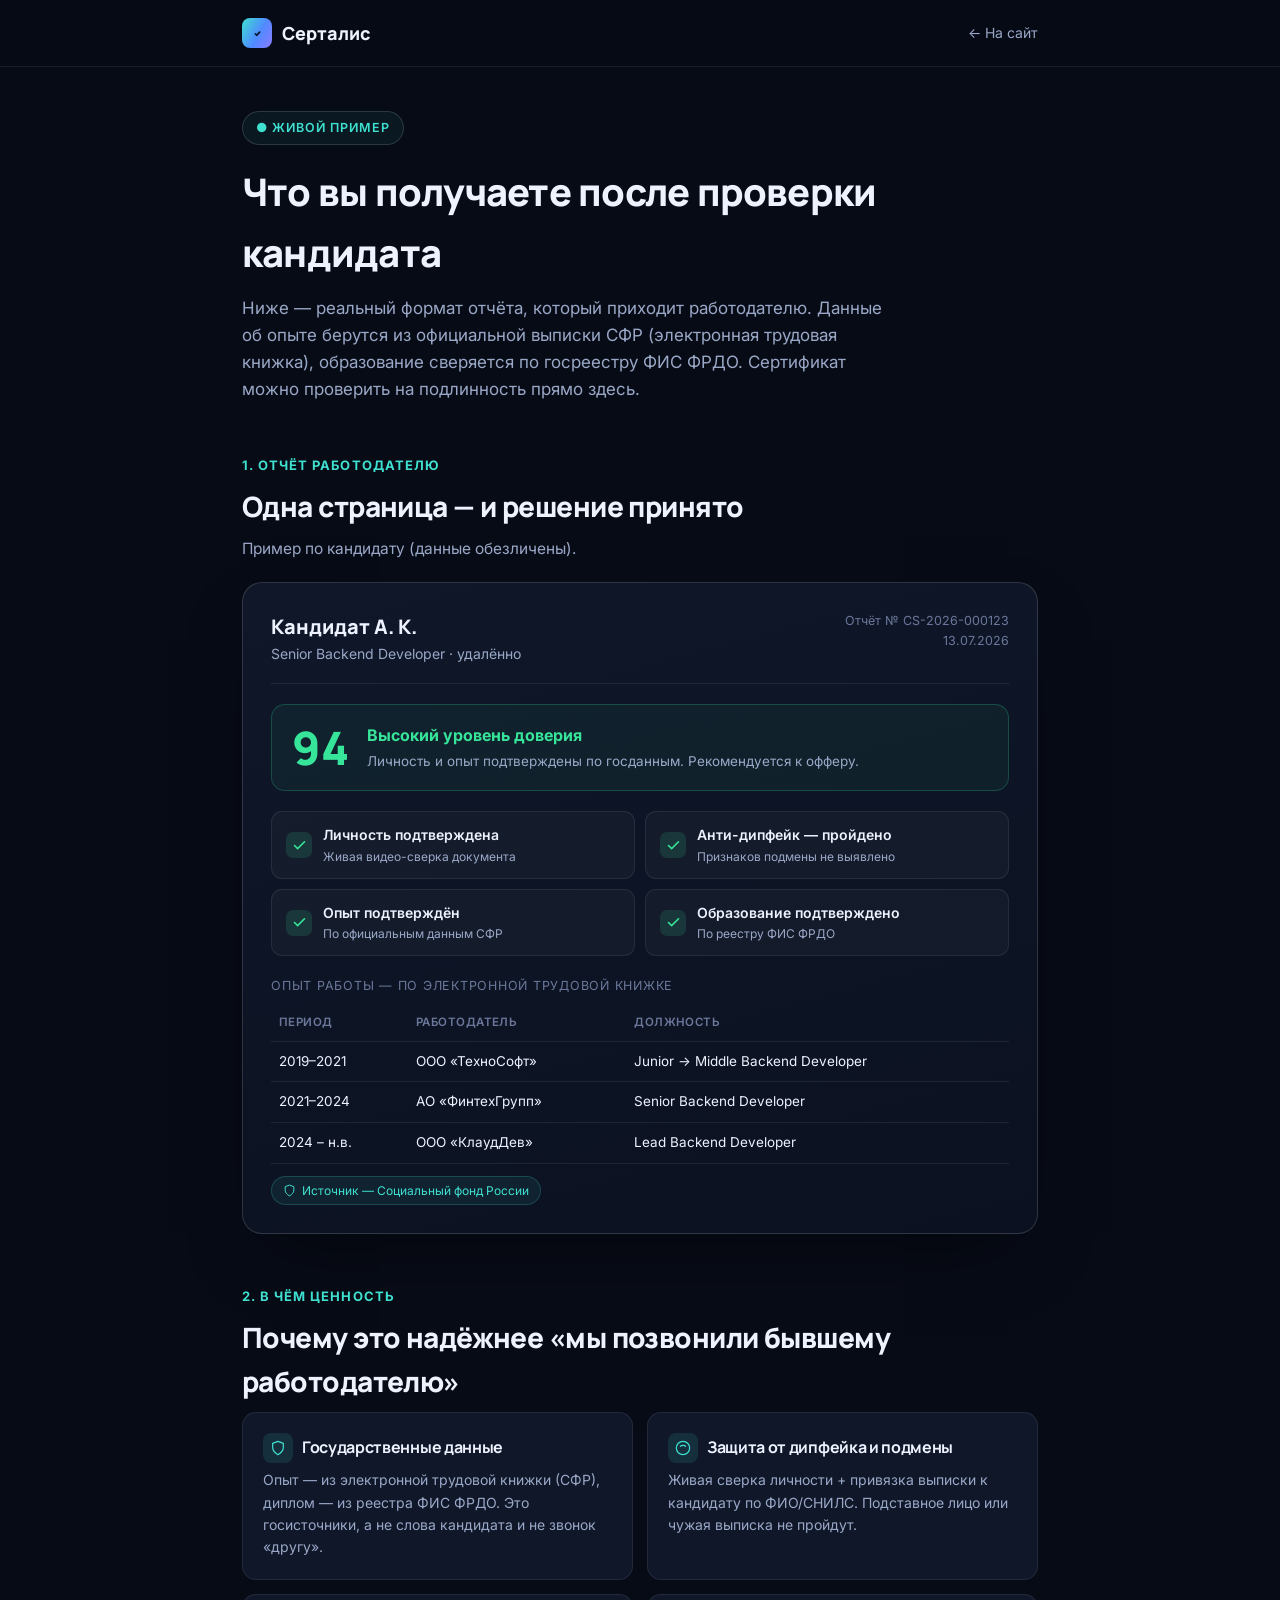
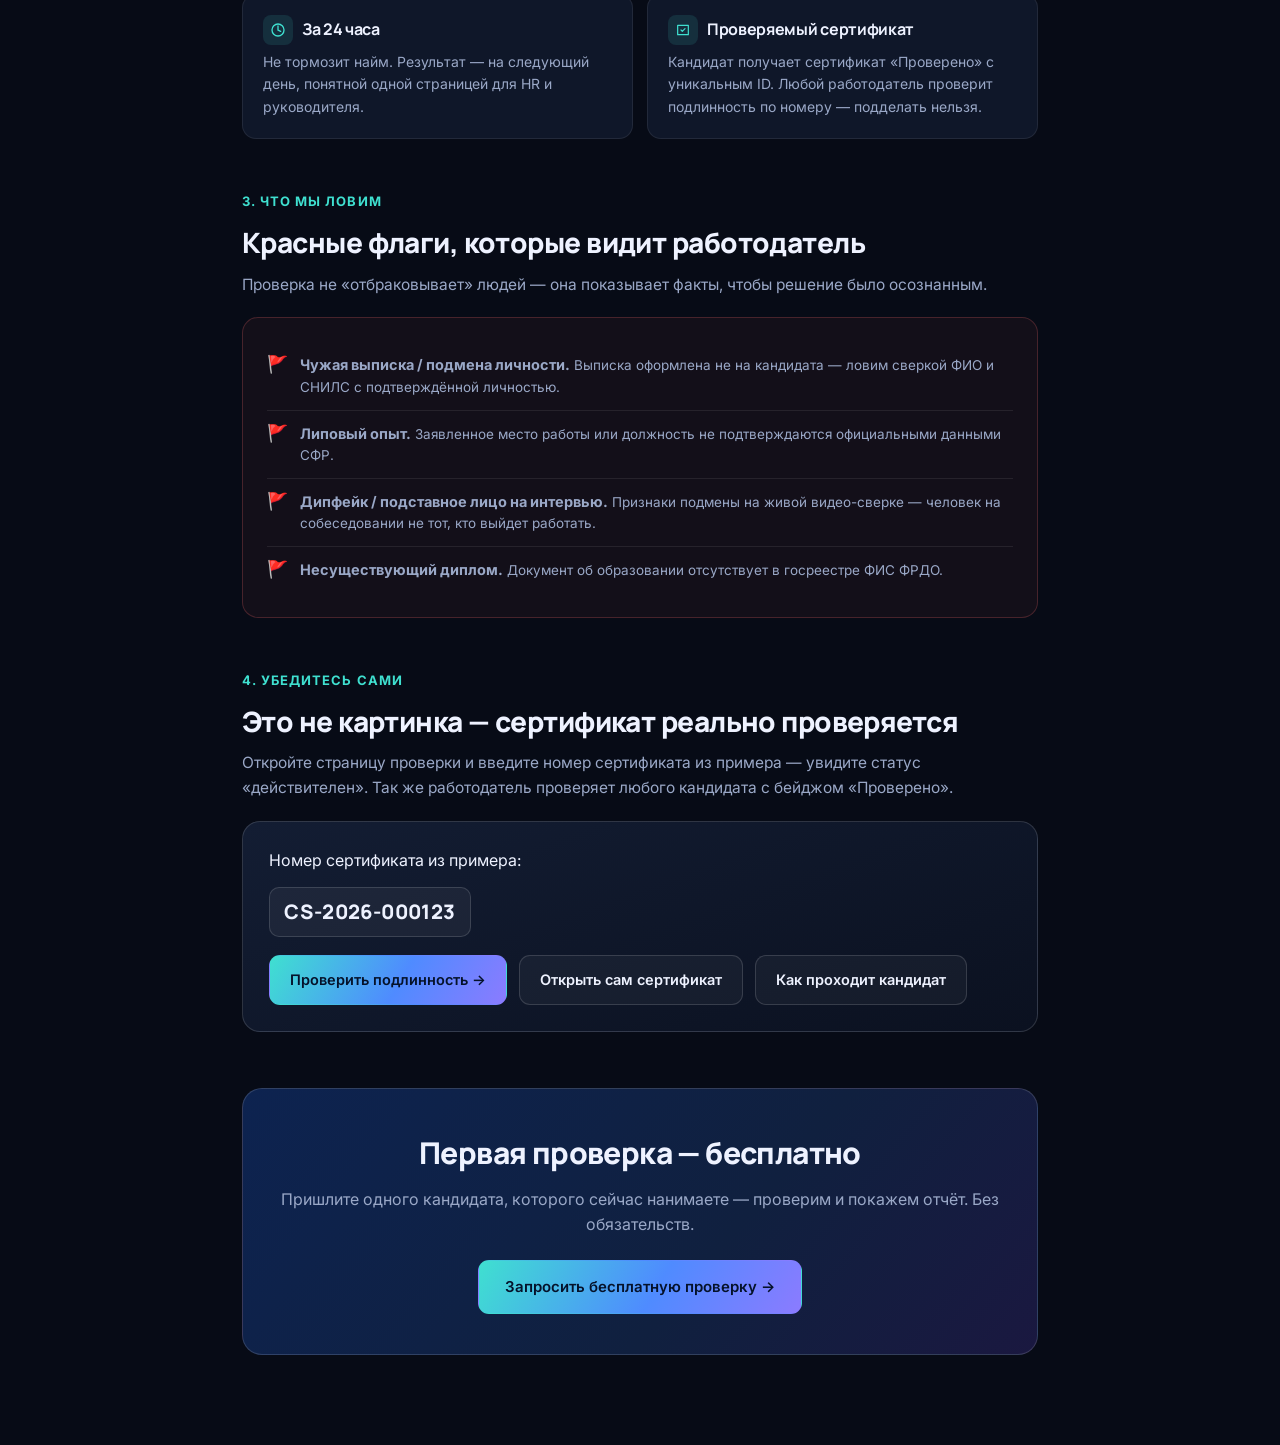
==== demo.html @ 35b31176 "Демо-страница для клиентов (demo.html): пример отчёта + ценность + живой проверяемый сертификат" ====
<!DOCTYPE html>
<html lang="ru">
<head>
<meta charset="UTF-8">
<meta name="viewport" content="width=device-width, initial-scale=1.0">
<title>Пример проверки — что получает работодатель · Серталис</title>
<meta name="description" content="Живой пример: что получает компания после проверки кандидата в Серталис. Отчёт по официальным данным СФР и ФИС ФРДО + проверяемый сертификат.">
<link rel="preconnect" href="https://fonts.googleapis.com">
<link rel="preconnect" href="https://fonts.gstatic.com" crossorigin>
<link rel="stylesheet" href="https://fonts.googleapis.com/css2?family=Manrope:wght@500;600;700;800&family=Inter:wght@400;500;600&display=swap" media="print" onload="this.media='all'">
<style>
:root{
  --bg:#070b16;--bg-2:#0b1120;--panel:#0f1729;--panel-2:#131d33;
  --line:rgba(255,255,255,.08);--line-2:rgba(255,255,255,.14);
  --text:#eef2ff;--muted:#9aa8c7;--muted-2:#6b789a;
  --cyan:#3fe0d0;--blue:#4f8bff;--violet:#8b7bff;--green:#37e59a;--amber:#ffcb6b;--red:#ff6b6b;
  --grad:linear-gradient(120deg,var(--cyan),var(--blue) 55%,var(--violet));
}
*{margin:0;padding:0;box-sizing:border-box}
body{font-family:'Inter',system-ui,Segoe UI,Roboto,sans-serif;background:var(--bg);color:var(--text);line-height:1.6;-webkit-font-smoothing:antialiased}
h1,h2,h3,.dsp{font-family:'Manrope','Inter',sans-serif;letter-spacing:-.02em}
a{color:var(--cyan)}
.wrap{max-width:840px;margin:0 auto;padding:0 22px}
header{border-bottom:1px solid var(--line);position:sticky;top:0;background:rgba(7,11,22,.85);backdrop-filter:blur(12px);z-index:10}
.nav{display:flex;align-items:center;justify-content:space-between;height:66px;max-width:840px;margin:0 auto;padding:0 22px}
.logo{display:flex;align-items:center;gap:10px;font-family:'Manrope';font-weight:800;font-size:18px;text-decoration:none;color:var(--text)}
.logo-mark{width:30px;height:30px;border-radius:8px;background:var(--grad);display:grid;place-items:center}
.logo-mark svg{width:17px;height:17px}
.back{color:var(--muted);font-size:14px;text-decoration:none}
main{padding:44px 0 90px}
.eyebrow{display:inline-flex;align-items:center;gap:8px;font-size:12.5px;font-weight:600;letter-spacing:.08em;text-transform:uppercase;color:var(--cyan);padding:6px 13px;border:1px solid var(--line-2);border-radius:100px;background:rgba(63,224,208,.06)}
h1{font-size:clamp(27px,4.2vw,38px);font-weight:800;margin:16px 0 12px}
.lead{color:var(--muted);font-size:17px;margin-bottom:12px;max-width:640px}
.sec{margin-top:52px}
.sec-t{font-size:13px;letter-spacing:.08em;text-transform:uppercase;color:var(--cyan);font-weight:700;margin-bottom:8px}
.sec h2{font-size:clamp(22px,3vw,28px);font-weight:800;margin-bottom:8px}
.sec p.d{color:var(--muted);font-size:15.5px;margin-bottom:20px}

/* REPORT card */
.report{background:linear-gradient(165deg,var(--panel),var(--bg-2));border:1px solid var(--line-2);border-radius:20px;padding:28px;box-shadow:0 30px 70px -30px rgba(0,0,0,.6)}
.rep-head{display:flex;justify-content:space-between;align-items:flex-start;gap:16px;padding-bottom:18px;border-bottom:1px solid var(--line);flex-wrap:wrap}
.rep-cand .n{font-family:'Manrope';font-weight:800;font-size:20px}
.rep-cand .r{font-size:14px;color:var(--muted)}
.rep-id{font-size:12.5px;color:var(--muted-2);text-align:right}
.score{display:flex;align-items:center;gap:18px;background:rgba(55,229,154,.06);border:1px solid rgba(55,229,154,.22);border-radius:14px;padding:18px 20px;margin:20px 0}
.score .big{font-family:'Manrope';font-weight:800;font-size:46px;color:var(--green);line-height:1}
.score .verdict b{color:var(--green)}
.score .verdict span{display:block;font-size:13.5px;color:var(--muted);margin-top:2px}
.checks{display:grid;grid-template-columns:1fr 1fr;gap:10px;margin:18px 0}
.chk{display:flex;align-items:center;gap:11px;padding:12px 14px;background:rgba(255,255,255,.03);border:1px solid var(--line);border-radius:11px}
.chk .ic{width:26px;height:26px;border-radius:7px;background:rgba(55,229,154,.14);color:var(--green);display:grid;place-items:center;flex-shrink:0}
.chk .ic svg{width:15px;height:15px}
.chk .t{font-size:14px;font-weight:600}
.chk .t small{display:block;font-size:12px;color:var(--muted);font-weight:400}
.exp-t{font-size:12.5px;letter-spacing:.06em;text-transform:uppercase;color:var(--muted-2);margin:20px 0 8px}
table.exp{width:100%;border-collapse:collapse;font-size:13.5px}
table.exp th,table.exp td{border-bottom:1px solid var(--line);padding:9px 8px;text-align:left;vertical-align:top}
table.exp th{color:var(--muted-2);font-weight:600;font-size:11.5px;text-transform:uppercase;letter-spacing:.04em}
.src-badge{display:inline-flex;align-items:center;gap:6px;font-size:12px;color:var(--cyan);background:rgba(63,224,208,.08);border:1px solid rgba(63,224,208,.2);border-radius:100px;padding:4px 11px;margin-top:12px}

/* value */
.vals{display:grid;grid-template-columns:1fr 1fr;gap:14px}
.val{background:var(--panel);border:1px solid var(--line);border-radius:14px;padding:20px}
.val h3{font-size:16px;font-weight:700;margin-bottom:6px;display:flex;align-items:center;gap:9px}
.val h3 .vi{width:30px;height:30px;border-radius:8px;background:rgba(63,224,208,.12);color:var(--cyan);display:grid;place-items:center;flex-shrink:0}
.val h3 .vi svg{width:16px;height:16px}
.val p{font-size:14px;color:var(--muted)}

/* red flags */
.flags{background:rgba(255,107,107,.05);border:1px solid rgba(255,107,107,.22);border-radius:16px;padding:24px}
.flags h3{font-size:17px;font-weight:700;margin-bottom:14px}
.flag{display:flex;gap:12px;align-items:flex-start;padding:11px 0;border-bottom:1px solid var(--line)}
.flag:last-child{border:none}
.flag .fi{color:var(--red);flex-shrink:0;font-size:17px;line-height:1.4}
.flag b{font-size:14.5px}
.flag span{font-size:13.5px;color:var(--muted)}

/* verify live */
.live{background:linear-gradient(160deg,var(--panel-2),var(--bg-2));border:1px solid var(--line-2);border-radius:18px;padding:26px}
.live .idbox{display:flex;align-items:center;gap:12px;flex-wrap:wrap;margin:14px 0 18px}
.live .id{font-family:'Manrope';font-weight:800;font-size:20px;letter-spacing:.02em;background:rgba(255,255,255,.05);border:1px solid var(--line-2);border-radius:10px;padding:8px 14px}
.btns{display:flex;gap:12px;flex-wrap:wrap}
.btn{display:inline-flex;align-items:center;gap:8px;font-weight:600;font-size:14.5px;padding:12px 20px;border-radius:11px;cursor:pointer;border:1px solid transparent;text-decoration:none}
.btn-primary{background:var(--grad);color:#05122a}
.btn-ghost{background:rgba(255,255,255,.04);border-color:var(--line-2);color:var(--text)}

/* CTA */
.cta{margin-top:56px;background:linear-gradient(130deg,#0d2350,#10203f 60%,#1a1840);border:1px solid var(--line-2);border-radius:20px;padding:40px 32px;text-align:center}
.cta h2{font-size:clamp(22px,3vw,30px);font-weight:800;margin-bottom:10px}
.cta p{color:var(--muted);font-size:16px;margin-bottom:22px}
@media(max-width:640px){.checks,.vals{grid-template-columns:1fr}}
</style>
</head>
<body>
<header><div class="nav">
  <a href="index.html" class="logo"><span class="logo-mark"><svg viewBox="0 0 24 24" fill="none"><path d="M9 12.5l2 2 4-4.5" stroke="#05122a" stroke-width="2.4" stroke-linecap="round" stroke-linejoin="round"/></svg></span>Серталис</a>
  <a href="index.html" class="back">← На сайт</a>
</div></header>

<main><div class="wrap">
  <span class="eyebrow">● Живой пример</span>
  <h1>Что вы получаете после проверки кандидата</h1>
  <p class="lead">Ниже — реальный формат отчёта, который приходит работодателю. Данные об опыте берутся из официальной выписки СФР (электронная трудовая книжка), образование сверяется по госреестру ФИС ФРДО. Сертификат можно проверить на подлинность прямо здесь.</p>

  <!-- REPORT -->
  <div class="sec">
    <div class="sec-t">1. Отчёт работодателю</div>
    <h2>Одна страница — и решение принято</h2>
    <p class="d">Пример по кандидату (данные обезличены).</p>
    <div class="report">
      <div class="rep-head">
        <div class="rep-cand">
          <div class="n">Кандидат А. К.</div>
          <div class="r">Senior Backend Developer · удалённо</div>
        </div>
        <div class="rep-id">Отчёт № CS-2026-000123<br>13.07.2026</div>
      </div>
      <div class="score">
        <div class="big">94</div>
        <div class="verdict"><b>Высокий уровень доверия</b><span>Личность и опыт подтверждены по госданным. Рекомендуется к офферу.</span></div>
      </div>
      <div class="checks">
        <div class="chk"><span class="ic"><svg viewBox="0 0 24 24" fill="none"><path d="M20 6L9 17l-5-5" stroke="currentColor" stroke-width="2.6" stroke-linecap="round"/></svg></span><span class="t">Личность подтверждена<small>Живая видео-сверка документа</small></span></div>
        <div class="chk"><span class="ic"><svg viewBox="0 0 24 24" fill="none"><path d="M20 6L9 17l-5-5" stroke="currentColor" stroke-width="2.6" stroke-linecap="round"/></svg></span><span class="t">Анти-дипфейк — пройдено<small>Признаков подмены не выявлено</small></span></div>
        <div class="chk"><span class="ic"><svg viewBox="0 0 24 24" fill="none"><path d="M20 6L9 17l-5-5" stroke="currentColor" stroke-width="2.6" stroke-linecap="round"/></svg></span><span class="t">Опыт подтверждён<small>По официальным данным СФР</small></span></div>
        <div class="chk"><span class="ic"><svg viewBox="0 0 24 24" fill="none"><path d="M20 6L9 17l-5-5" stroke="currentColor" stroke-width="2.6" stroke-linecap="round"/></svg></span><span class="t">Образование подтверждено<small>По реестру ФИС ФРДО</small></span></div>
      </div>
      <div class="exp-t">Опыт работы — по электронной трудовой книжке</div>
      <table class="exp">
        <thead><tr><th>Период</th><th>Работодатель</th><th>Должность</th></tr></thead>
        <tbody>
          <tr><td>2019–2021</td><td>ООО «ТехноСофт»</td><td>Junior → Middle Backend Developer</td></tr>
          <tr><td>2021–2024</td><td>АО «ФинтехГрупп»</td><td>Senior Backend Developer</td></tr>
          <tr><td>2024 – н.в.</td><td>ООО «КлаудДев»</td><td>Lead Backend Developer</td></tr>
        </tbody>
      </table>
      <span class="src-badge"><svg width="13" height="13" viewBox="0 0 24 24" fill="none"><path d="M12 2l8 3v6c0 5-3.4 8.5-8 11-4.6-2.5-8-6-8-11V5l8-3z" stroke="currentColor" stroke-width="1.8" stroke-linejoin="round"/></svg>Источник — Социальный фонд России</span>
    </div>
  </div>

  <!-- VALUE -->
  <div class="sec">
    <div class="sec-t">2. В чём ценность</div>
    <h2>Почему это надёжнее «мы позвонили бывшему работодателю»</h2>
    <div class="vals">
      <div class="val"><h3><span class="vi"><svg viewBox="0 0 24 24" fill="none"><path d="M12 2l8 3v6c0 5-3.4 8.5-8 11-4.6-2.5-8-6-8-11V5l8-3z" stroke="currentColor" stroke-width="1.8" stroke-linejoin="round"/></svg></span>Государственные данные</h3><p>Опыт — из электронной трудовой книжки (СФР), диплом — из реестра ФИС ФРДО. Это госисточники, а не слова кандидата и не звонок «другу».</p></div>
      <div class="val"><h3><span class="vi"><svg viewBox="0 0 24 24" fill="none"><path d="M12 2a10 10 0 100 20 10 10 0 000-20zM8 9.5s1-1.5 4-1.5 4 1.5 4 1.5" stroke="currentColor" stroke-width="1.8" stroke-linecap="round"/></svg></span>Защита от дипфейка и подмены</h3><p>Живая сверка личности + привязка выписки к кандидату по ФИО/СНИЛС. Подставное лицо или чужая выписка не пройдут.</p></div>
      <div class="val"><h3><span class="vi"><svg viewBox="0 0 24 24" fill="none"><path d="M12 6v6l4 2" stroke="currentColor" stroke-width="2" stroke-linecap="round"/><circle cx="12" cy="12" r="9" stroke="currentColor" stroke-width="2"/></svg></span>За 24 часа</h3><p>Не тормозит найм. Результат — на следующий день, понятной одной страницей для HR и руководителя.</p></div>
      <div class="val"><h3><span class="vi"><svg viewBox="0 0 24 24" fill="none"><path d="M9 12l2 2 4-4M4 5h16v14H4z" stroke="currentColor" stroke-width="1.8" stroke-linecap="round" stroke-linejoin="round"/></svg></span>Проверяемый сертификат</h3><p>Кандидат получает сертификат «Проверено» с уникальным ID. Любой работодатель проверит подлинность по номеру — подделать нельзя.</p></div>
    </div>
  </div>

  <!-- RED FLAGS -->
  <div class="sec">
    <div class="sec-t">3. Что мы ловим</div>
    <h2>Красные флаги, которые видит работодатель</h2>
    <p class="d">Проверка не «отбраковывает» людей — она показывает факты, чтобы решение было осознанным.</p>
    <div class="flags">
      <div class="flag"><span class="fi">🚩</span><span><b>Чужая выписка / подмена личности.</b> <span>Выписка оформлена не на кандидата — ловим сверкой ФИО и СНИЛС с подтверждённой личностью.</span></span></div>
      <div class="flag"><span class="fi">🚩</span><span><b>Липовый опыт.</b> <span>Заявленное место работы или должность не подтверждаются официальными данными СФР.</span></span></div>
      <div class="flag"><span class="fi">🚩</span><span><b>Дипфейк / подставное лицо на интервью.</b> <span>Признаки подмены на живой видео-сверке — человек на собеседовании не тот, кто выйдет работать.</span></span></div>
      <div class="flag"><span class="fi">🚩</span><span><b>Несуществующий диплом.</b> <span>Документ об образовании отсутствует в госреестре ФИС ФРДО.</span></span></div>
    </div>
  </div>

  <!-- LIVE VERIFY -->
  <div class="sec">
    <div class="sec-t">4. Убедитесь сами</div>
    <h2>Это не картинка — сертификат реально проверяется</h2>
    <p class="d">Откройте страницу проверки и введите номер сертификата из примера — увидите статус «действителен». Так же работодатель проверяет любого кандидата с бейджом «Проверено».</p>
    <div class="live">
      <div>Номер сертификата из примера:</div>
      <div class="idbox"><span class="id">CS-2026-000123</span></div>
      <div class="btns">
        <a href="verify.html?id=CS-2026-000123" target="_blank" class="btn btn-primary">Проверить подлинность →</a>
        <a href="certificate.html?id=CS-2026-000123&fio=Кандидат%20А.%20К.&role=Senior%20Backend%20Developer&issued=2026-07-13&until=2027-01-13&checks=identity,deepfake,experience,education" target="_blank" class="btn btn-ghost">Открыть сам сертификат</a>
        <a href="proverka.html" target="_blank" class="btn btn-ghost">Как проходит кандидат</a>
      </div>
    </div>
  </div>

  <!-- CTA -->
  <div class="cta">
    <h2>Первая проверка — бесплатно</h2>
    <p>Пришлите одного кандидата, которого сейчас нанимаете — проверим и покажем отчёт. Без обязательств.</p>
    <a href="zayavka.html" class="btn btn-primary" style="font-size:15px;padding:14px 26px">Запросить бесплатную проверку →</a>
  </div>
</div></main>
</body>
</html>
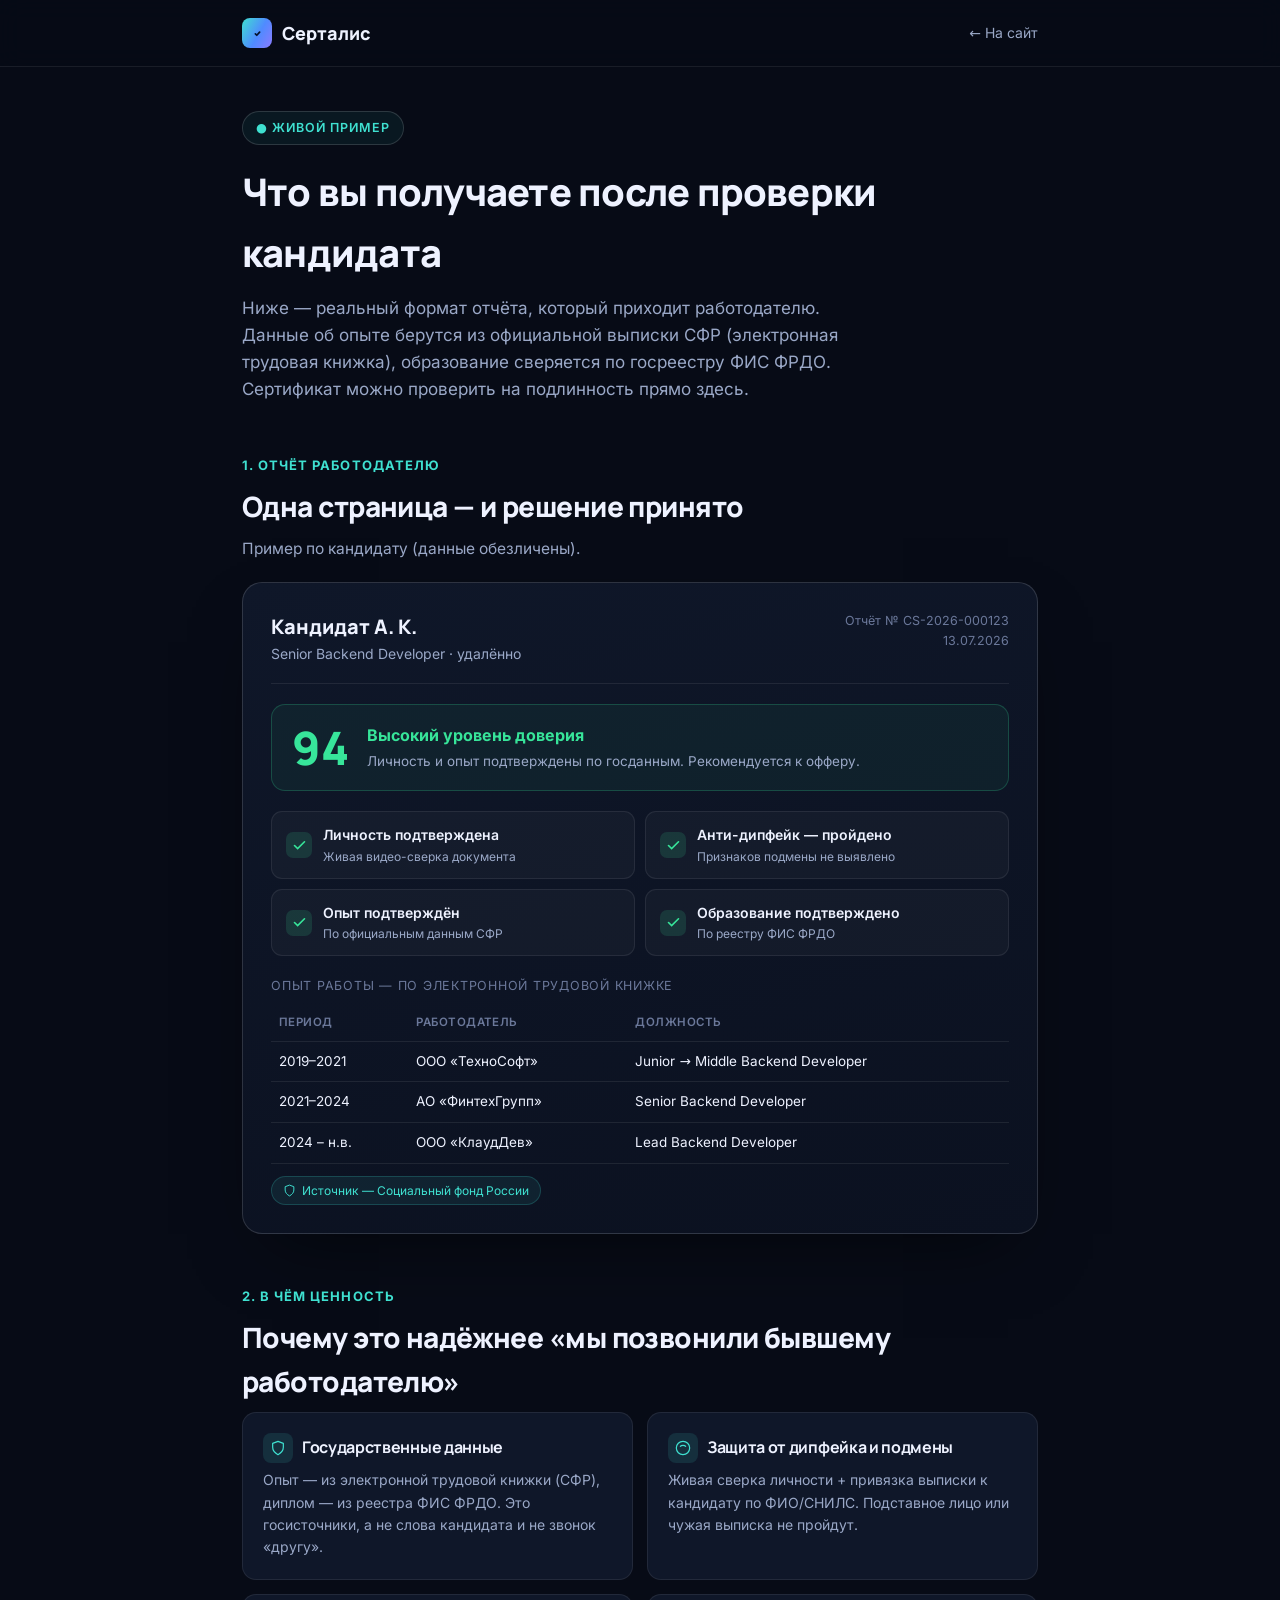
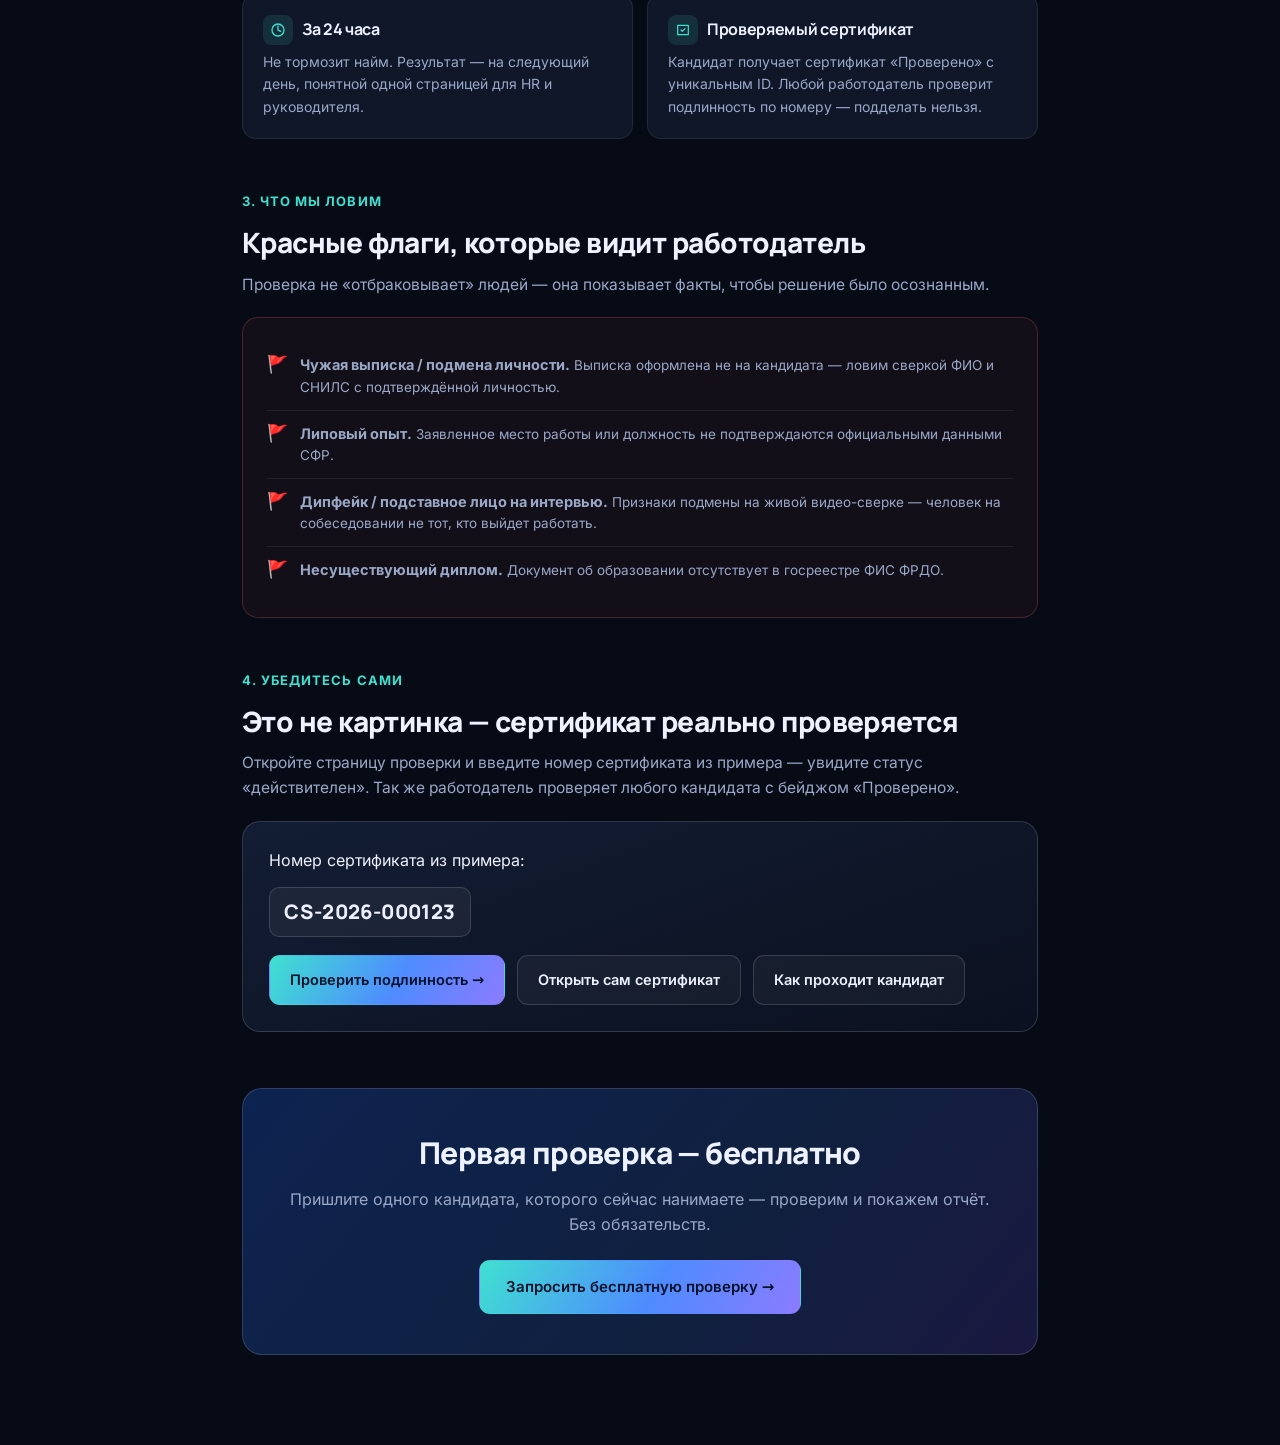
==== commit 3dabaa11: "Убрать обращения к зарубежным сервисам и выровнять политику ПДн - Шрифты Manrope/Inter лежат на сайт" ====
--- a/demo.html
+++ b/demo.html
@@ -5,9 +5,7 @@
 <meta name="viewport" content="width=device-width, initial-scale=1.0">
 <title>Пример проверки — что получает работодатель · Серталис</title>
 <meta name="description" content="Живой пример: что получает компания после проверки кандидата в Серталис. Отчёт по официальным данным СФР и ФИС ФРДО + проверяемый сертификат.">
-<link rel="preconnect" href="https://fonts.googleapis.com">
-<link rel="preconnect" href="https://fonts.gstatic.com" crossorigin>
-<link rel="stylesheet" href="https://fonts.googleapis.com/css2?family=Manrope:wght@500;600;700;800&family=Inter:wght@400;500;600&display=swap" media="print" onload="this.media='all'">
+<link rel="stylesheet" href="fonts/fonts.css">
 <style>
 :root{
   --bg:#070b16;--bg-2:#0b1120;--panel:#0f1729;--panel-2:#131d33;
--- a/fonts/fonts.css
+++ b/fonts/fonts.css
@@ -0,0 +1,5 @@
+/* Шрифты лежат на самом сайте: без обращений к Google Fonts (OFL) */
+@font-face{font-family:'Manrope';font-style:normal;font-display:swap;font-weight:200 800;src:url('manrope-cyrillic.woff2') format('woff2');unicode-range:U+0301, U+0400-045F, U+0490-0491, U+04B0-04B1, U+2116}
+@font-face{font-family:'Manrope';font-style:normal;font-display:swap;font-weight:200 800;src:url('manrope-latin.woff2') format('woff2');unicode-range:U+0000-00FF, U+0131, U+0152-0153, U+02BB-02BC, U+02C6, U+02DA, U+02DC, U+0304, U+0308, U+0329, U+2000-206F, U+20AC, U+2122, U+2191, U+2193, U+2212, U+2215, U+FEFF, U+FFFD}
+@font-face{font-family:'Inter';font-style:normal;font-display:swap;font-weight:100 900;src:url('inter-cyrillic.woff2') format('woff2');unicode-range:U+0301, U+0400-045F, U+0490-0491, U+04B0-04B1, U+2116}
+@font-face{font-family:'Inter';font-style:normal;font-display:swap;font-weight:100 900;src:url('inter-latin.woff2') format('woff2');unicode-range:U+0000-00FF, U+0131, U+0152-0153, U+02BB-02BC, U+02C6, U+02DA, U+02DC, U+0304, U+0308, U+0329, U+2000-206F, U+20AC, U+2122, U+2191, U+2193, U+2212, U+2215, U+FEFF, U+FFFD}
